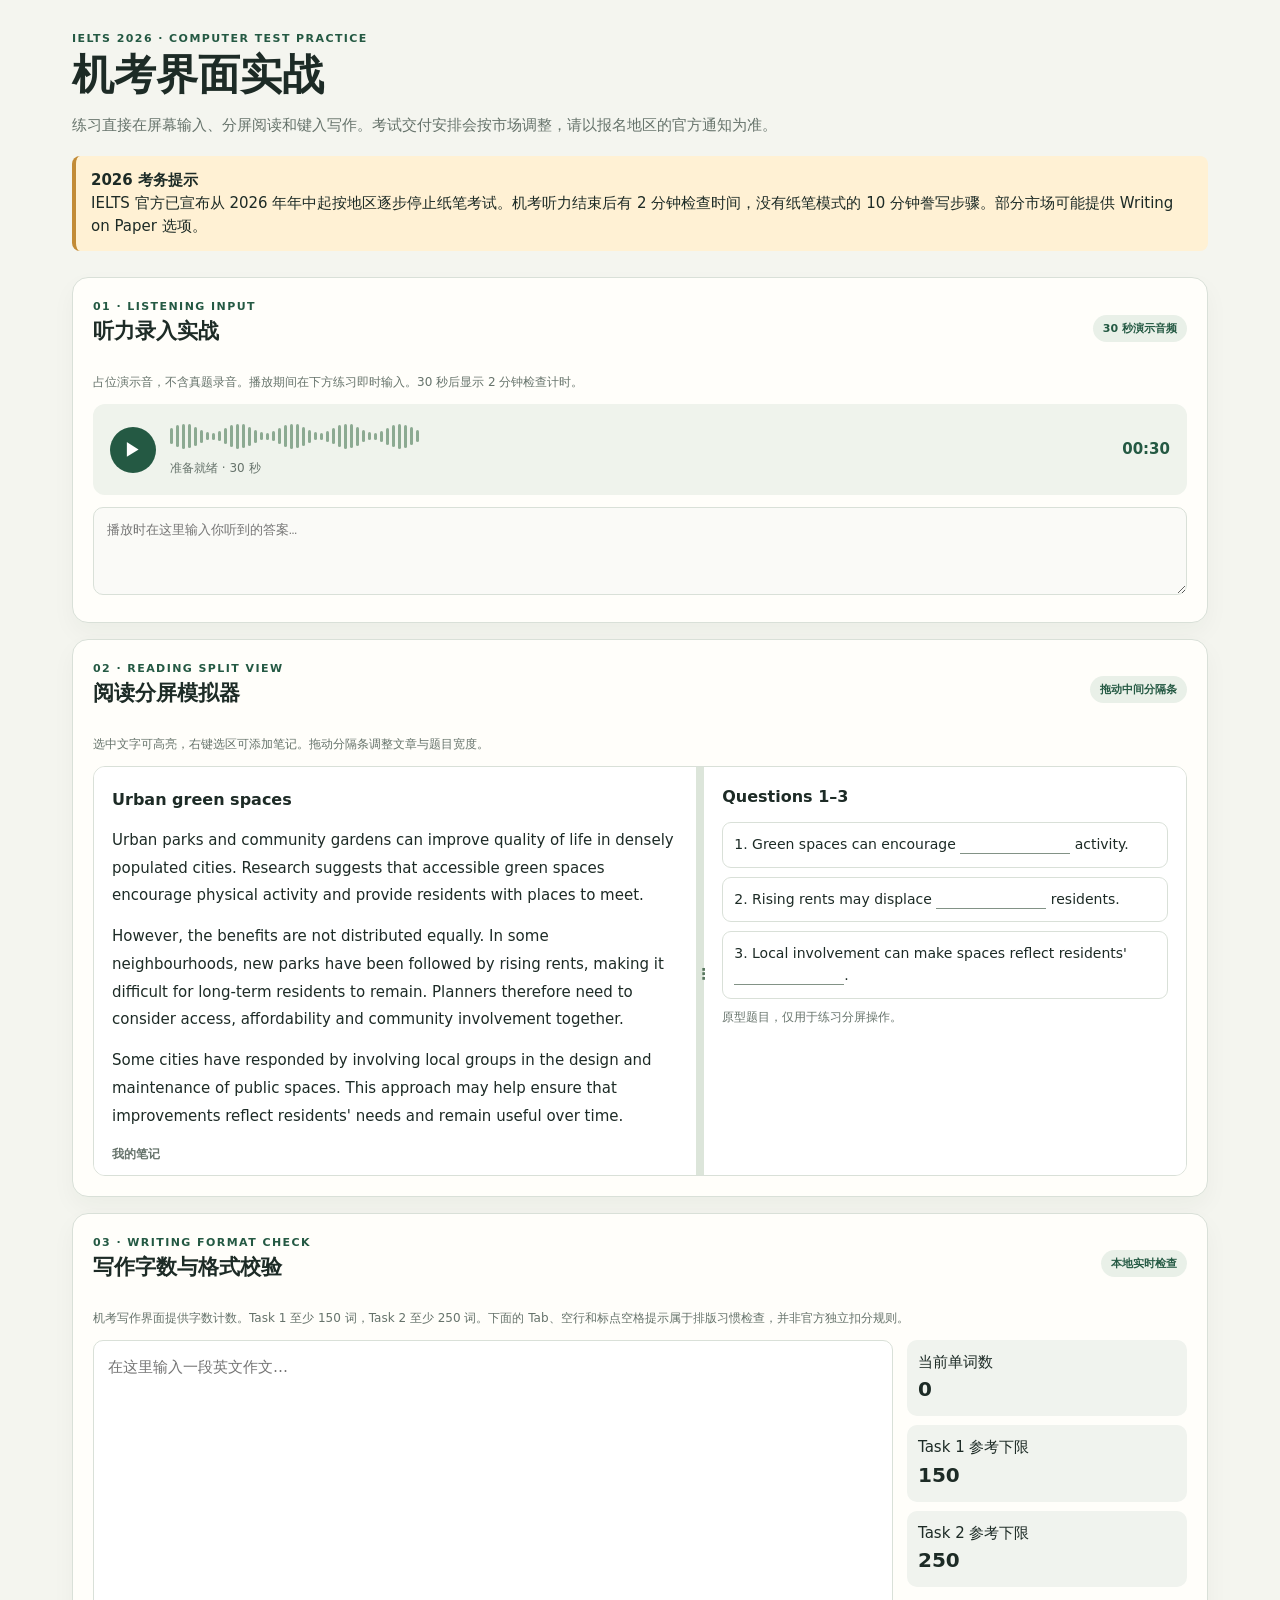
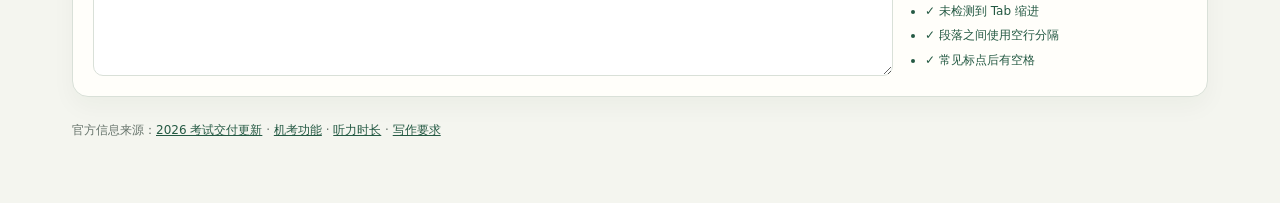
==== computer-vs-paper/computer-vs-paper.html @ 9149fdff "Add interactive computer exam practice component" ====
<!doctype html>
<html lang="zh-CN">
<head>
<meta charset="utf-8"><meta name="viewport" content="width=device-width, initial-scale=1">
<title>IELTS 机考界面实战</title>
<style>
:root{--ink:#1d2b26;--muted:#66736b;--line:#d9e0d8;--green:#245943;--paper:#f4f5ef;--white:#fffefa;--soft:#e9f0e8;--amber:#fff1d4;--red:#a44137}*{box-sizing:border-box}body{margin:0;background:var(--paper);color:var(--ink);font:15px/1.55 system-ui,"Microsoft YaHei",sans-serif}main{max-width:1180px;padding:30px 22px 64px;margin:auto}header{margin-bottom:25px}h1{font-size:clamp(28px,4vw,42px);line-height:1.15;margin:4px 0 8px}h2{font-size:21px;margin:0 0 10px}.eyebrow{letter-spacing:.13em;text-transform:uppercase;font-size:11px;color:var(--green);font-weight:700}.intro{color:var(--muted);max-width:850px}.notice{border-left:4px solid #c28b36;background:var(--amber);padding:13px 15px;border-radius:8px;margin:18px 0 26px}.module{background:var(--white);border:1px solid var(--line);border-radius:16px;padding:20px;margin:16px 0;box-shadow:0 10px 25px #1933240a}.module-head{display:flex;justify-content:space-between;gap:12px;align-items:center;margin-bottom:14px}.pill{background:var(--soft);color:var(--green);border-radius:99px;padding:5px 10px;font-size:11px;font-weight:700}.controls{display:flex;align-items:center;gap:10px;flex-wrap:wrap}.btn{border:0;border-radius:9px;padding:10px 14px;background:var(--green);color:white;font-weight:700;cursor:pointer}.btn:disabled{opacity:.45;cursor:not-allowed}.btn.light{background:#edf1eb;color:var(--green)}.audio-panel{background:#eff3ec;border-radius:12px;padding:17px;display:grid;grid-template-columns:auto 1fr auto;align-items:center;gap:14px}.play{width:46px;height:46px;border-radius:50%;border:0;background:var(--green);color:white;font-size:18px;cursor:pointer}.wave{height:30px;display:flex;align-items:center;gap:3px}.wave i{width:3px;height:var(--h);background:#8caa92;border-radius:3px}.wave.playing i{animation:pulse .5s ease-in-out infinite alternate;animation-delay:calc(var(--i)*-30ms)}@keyframes pulse{to{transform:scaleY(.4);opacity:.5}}.timer{font-variant-numeric:tabular-nums;font-weight:700;color:var(--green);white-space:nowrap}.answer{width:100%;min-height:88px;margin-top:12px;padding:13px;border:1px solid var(--line);border-radius:10px;font:15px/1.55 inherit;resize:vertical;outline-color:#6d9a78}.status{color:var(--muted);font-size:12px;margin:8px 0 0}.review{display:none;background:var(--soft);padding:13px;border-radius:10px;margin-top:12px}.review.show{display:block}.reading-wrap{height:410px;display:grid;grid-template-columns:minmax(240px,1fr) 8px minmax(240px,.8fr);border:1px solid var(--line);border-radius:12px;overflow:hidden}.pane{padding:18px;overflow:auto;background:white}.pane h3{font-size:16px;margin:0 0 12px}.divider{background:#dce5da;cursor:col-resize;position:relative;touch-action:none}.divider:after{content:"⋮";position:absolute;left:0;top:48%;width:8px;text-align:center;color:#56755d;font-weight:bold}.article-text{line-height:1.85}.article-text p{margin:0 0 13px}.question{padding:11px;border:1px solid var(--line);border-radius:9px;margin:9px 0;font-size:14px}.question input{border:0;border-bottom:1px solid #829286;background:transparent;outline:none;width:110px}.note-list{font-size:12px;color:var(--muted);margin-top:12px}.note-item{padding:8px;background:#fff7db;border-radius:7px;margin-top:6px}.writing-grid{display:grid;grid-template-columns:1fr 280px;gap:14px}.essay{width:100%;min-height:250px;padding:14px;border:1px solid var(--line);border-radius:10px;resize:vertical;font:15px/1.7 system-ui,sans-serif;outline-color:#6d9a78;tab-size:4}.stats{display:grid;gap:9px}.stat{border-radius:10px;background:#f0f3ee;padding:11px}.stat b{display:block;font-size:20px}.checks{margin:0;padding-left:18px;color:var(--muted);font-size:12px}.checks li{margin:6px 0}.checks .bad{color:var(--red)}.checks .good{color:var(--green)}.fineprint{font-size:12px;color:var(--muted);line-height:1.7}footer{margin-top:24px;color:var(--muted);font-size:12px}a{color:var(--green)}@media(max-width:720px){main{padding:20px 13px 45px}.audio-panel{grid-template-columns:auto 1fr}.audio-panel .timer{grid-column:2}.reading-wrap{height:520px;grid-template-columns:minmax(150px,1fr) 8px minmax(150px,.8fr)}.pane{padding:12px}.writing-grid{grid-template-columns:1fr}.module{padding:15px}}
</style>
</head>
<body><main>
<header><div class="eyebrow">IELTS 2026 · COMPUTER TEST PRACTICE</div><h1>机考界面实战</h1><p class="intro">练习直接在屏幕输入、分屏阅读和键入写作。考试交付安排会按市场调整，请以报名地区的官方通知为准。</p><div class="notice"><b>2026 考务提示</b><br>IELTS 官方已宣布从 2026 年年中起按地区逐步停止纸笔考试。机考听力结束后有 2 分钟检查时间，没有纸笔模式的 10 分钟誊写步骤。部分市场可能提供 Writing on Paper 选项。</div></header>
<section class="module"><div class="module-head"><div><div class="eyebrow">01 · LISTENING INPUT</div><h2>听力录入实战</h2></div><span class="pill">30 秒演示音频</span></div><p class="fineprint">占位演示音，不含真题录音。播放期间在下方练习即时输入。30 秒后显示 2 分钟检查计时。</p><div class="audio-panel"><button id="playAudio" class="play" aria-label="播放演示音频">▶</button><div><div class="wave" id="wave"></div><div class="status" id="audioStatus">准备就绪 · 30 秒</div></div><div id="audioTimer" class="timer">00:30</div></div><textarea id="listeningAnswer" class="answer" placeholder="播放时在这里输入你听到的答案…" disabled></textarea><div id="review" class="review"><b>检查时间</b><div>用 2 分钟核对输入内容。机考演示不包含 10 分钟誊写步骤。</div><div class="timer" id="reviewTimer">02:00</div></div></section>
<section class="module"><div class="module-head"><div><div class="eyebrow">02 · READING SPLIT VIEW</div><h2>阅读分屏模拟器</h2></div><span class="pill">拖动中间分隔条</span></div><p class="fineprint">选中文字可高亮，右键选区可添加笔记。拖动分隔条调整文章与题目宽度。</p><div class="reading-wrap" id="readingWrap"><article class="pane article-text" id="articlePane"><h3>Urban green spaces</h3><p>Urban parks and community gardens can improve quality of life in densely populated cities. Research suggests that accessible green spaces encourage physical activity and provide residents with places to meet.</p><p>However, the benefits are not distributed equally. In some neighbourhoods, new parks have been followed by rising rents, making it difficult for long-term residents to remain. Planners therefore need to consider access, affordability and community involvement together.</p><p>Some cities have responded by involving local groups in the design and maintenance of public spaces. This approach may help ensure that improvements reflect residents' needs and remain useful over time.</p><div class="note-list" id="noteList"><b>我的笔记</b><div id="notes"></div></div></article><div class="divider" id="divider" role="separator" aria-label="拖动调整分栏宽度"></div><section class="pane"><h3>Questions 1–3</h3><div class="question">1. Green spaces can encourage <input aria-label="答案1"> activity.</div><div class="question">2. Rising rents may displace <input aria-label="答案2"> residents.</div><div class="question">3. Local involvement can make spaces reflect residents' <input aria-label="答案3">.</div><p class="status">原型题目，仅用于练习分屏操作。</p></section></div></section>
<section class="module"><div class="module-head"><div><div class="eyebrow">03 · WRITING FORMAT CHECK</div><h2>写作字数与格式校验</h2></div><span class="pill">本地实时检查</span></div><p class="fineprint">机考写作界面提供字数计数。Task 1 至少 150 词，Task 2 至少 250 词。下面的 Tab、空行和标点空格提示属于排版习惯检查，并非官方独立扣分规则。</p><div class="writing-grid"><textarea class="essay" id="essay" placeholder="在这里输入一段英文作文…"></textarea><aside class="stats"><div class="stat">当前单词数<b id="wordCount">0</b></div><div class="stat">Task 1 参考下限<b>150</b></div><div class="stat">Task 2 参考下限<b>250</b></div><ul class="checks" id="checks"></ul></aside></div></section>
<footer>官方信息来源：<a href="https://ielts.org/news-and-insights/updates-to-ielts-test-delivery" target="_blank" rel="noopener">2026 考试交付更新</a> · <a href="https://takeielts.britishcouncil.org/what-is-ielts/how-it-works/test-modes/ielts-on-computer" target="_blank" rel="noopener">机考功能</a> · <a href="https://takeielts.britishcouncil.org/what-is-ielts/how-it-works/test-format/listening" target="_blank" rel="noopener">听力时长</a> · <a href="https://ielts.org/take-a-test/test-types/ielts-academic-test/ielts-academic-format-writing" target="_blank" rel="noopener">写作要求</a></footer>
</main>
<script>
const wave=document.querySelector('#wave');for(let i=0;i<42;i++){const bar=document.createElement('i');bar.style.setProperty('--h',`${7+Math.round((Math.sin(i*.7)+1)*9)}px`);bar.style.setProperty('--i',i);wave.append(bar)}
let audioTimer=null,remaining=30,reviewRemaining=120,reviewTimer=null;const audioButton=document.querySelector('#playAudio'),answer=document.querySelector('#listeningAnswer');function showTime(el,seconds){el.textContent=`${String(Math.floor(seconds/60)).padStart(2,'0')}:${String(seconds%60).padStart(2,'0')}`}audioButton.onclick=()=>{if(audioTimer)return;remaining=30;answer.disabled=false;answer.focus();audioButton.disabled=true;wave.classList.add('playing');document.querySelector('#audioStatus').textContent='正在播放占位提示音 · 请同步录入';const ctx=window.AudioContext?new AudioContext():null;if(ctx){const osc=ctx.createOscillator(),gain=ctx.createGain();osc.frequency.value=440;gain.gain.value=.018;osc.connect(gain).connect(ctx.destination);osc.start();osc.stop(ctx.currentTime+30);osc.onended=()=>ctx.close()}audioTimer=setInterval(()=>{remaining--;showTime(document.querySelector('#audioTimer'),remaining);if(remaining<=0){clearInterval(audioTimer);audioTimer=null;wave.classList.remove('playing');document.querySelector('#audioStatus').textContent='演示结束 · 开始 2 分钟检查';document.querySelector('#review').classList.add('show');reviewTimer=setInterval(()=>{reviewRemaining--;showTime(document.querySelector('#reviewTimer'),reviewRemaining);if(reviewRemaining<=0){clearInterval(reviewTimer);document.querySelector('#reviewTimer').textContent='检查时间结束'}} ,1000)}},1000)};
const divider=document.querySelector('#divider'),wrap=document.querySelector('#readingWrap');let dragging=false;divider.addEventListener('pointerdown',e=>{dragging=true;divider.setPointerCapture(e.pointerId)});divider.addEventListener('pointermove',e=>{if(!dragging)return;const rect=wrap.getBoundingClientRect(),ratio=Math.max(.3,Math.min(.7,(e.clientX-rect.left)/rect.width));wrap.style.gridTemplateColumns=`${ratio}fr 8px ${1-ratio}fr`});divider.addEventListener('pointerup',()=>dragging=false);divider.addEventListener('pointercancel',()=>dragging=false);
const article=document.querySelector('#articlePane');article.addEventListener('mouseup',()=>{const selection=getSelection();if(selection&&!selection.isCollapsed){const range=selection.getRangeAt(0);if(article.contains(range.commonAncestorContainer)){const mark=document.createElement('mark');try{range.surroundContents(mark)}catch{const fragment=range.extractContents();mark.append(fragment);range.insertNode(mark)}selection.removeAllRanges()}}});article.addEventListener('contextmenu',e=>{const selection=getSelection();if(selection&&!selection.isCollapsed&&article.contains(selection.anchorNode)){e.preventDefault();const note=prompt('为选中文本添加笔记');if(note?.trim()){const row=document.createElement('div');row.className='note-item';row.textContent=`“${selection.toString()}” — ${note.trim()}`;document.querySelector('#notes').append(row);selection.removeAllRanges()}}});
const essay=document.querySelector('#essay'),checks=document.querySelector('#checks');function validate(){const text=essay.value,trimmed=text.trim(),words=trimmed?trimmed.split(/\s+/).filter(Boolean).length:0;document.querySelector('#wordCount').textContent=words;const lines=[['未检测到 Tab 缩进',!text.includes('\t')],['段落之间使用空行分隔',!/(\S\n\S)/.test(text)],['常见标点后有空格',!/[,.!?;:][A-Za-z]/.test(text)]];checks.innerHTML=lines.map(([label,ok])=>`<li class="${ok?'good':'bad'}">${ok?'✓':'•'} ${label}${ok?'':' · 建议检查'}</li>`).join('')}essay.addEventListener('input',validate);validate();
</script></body></html>
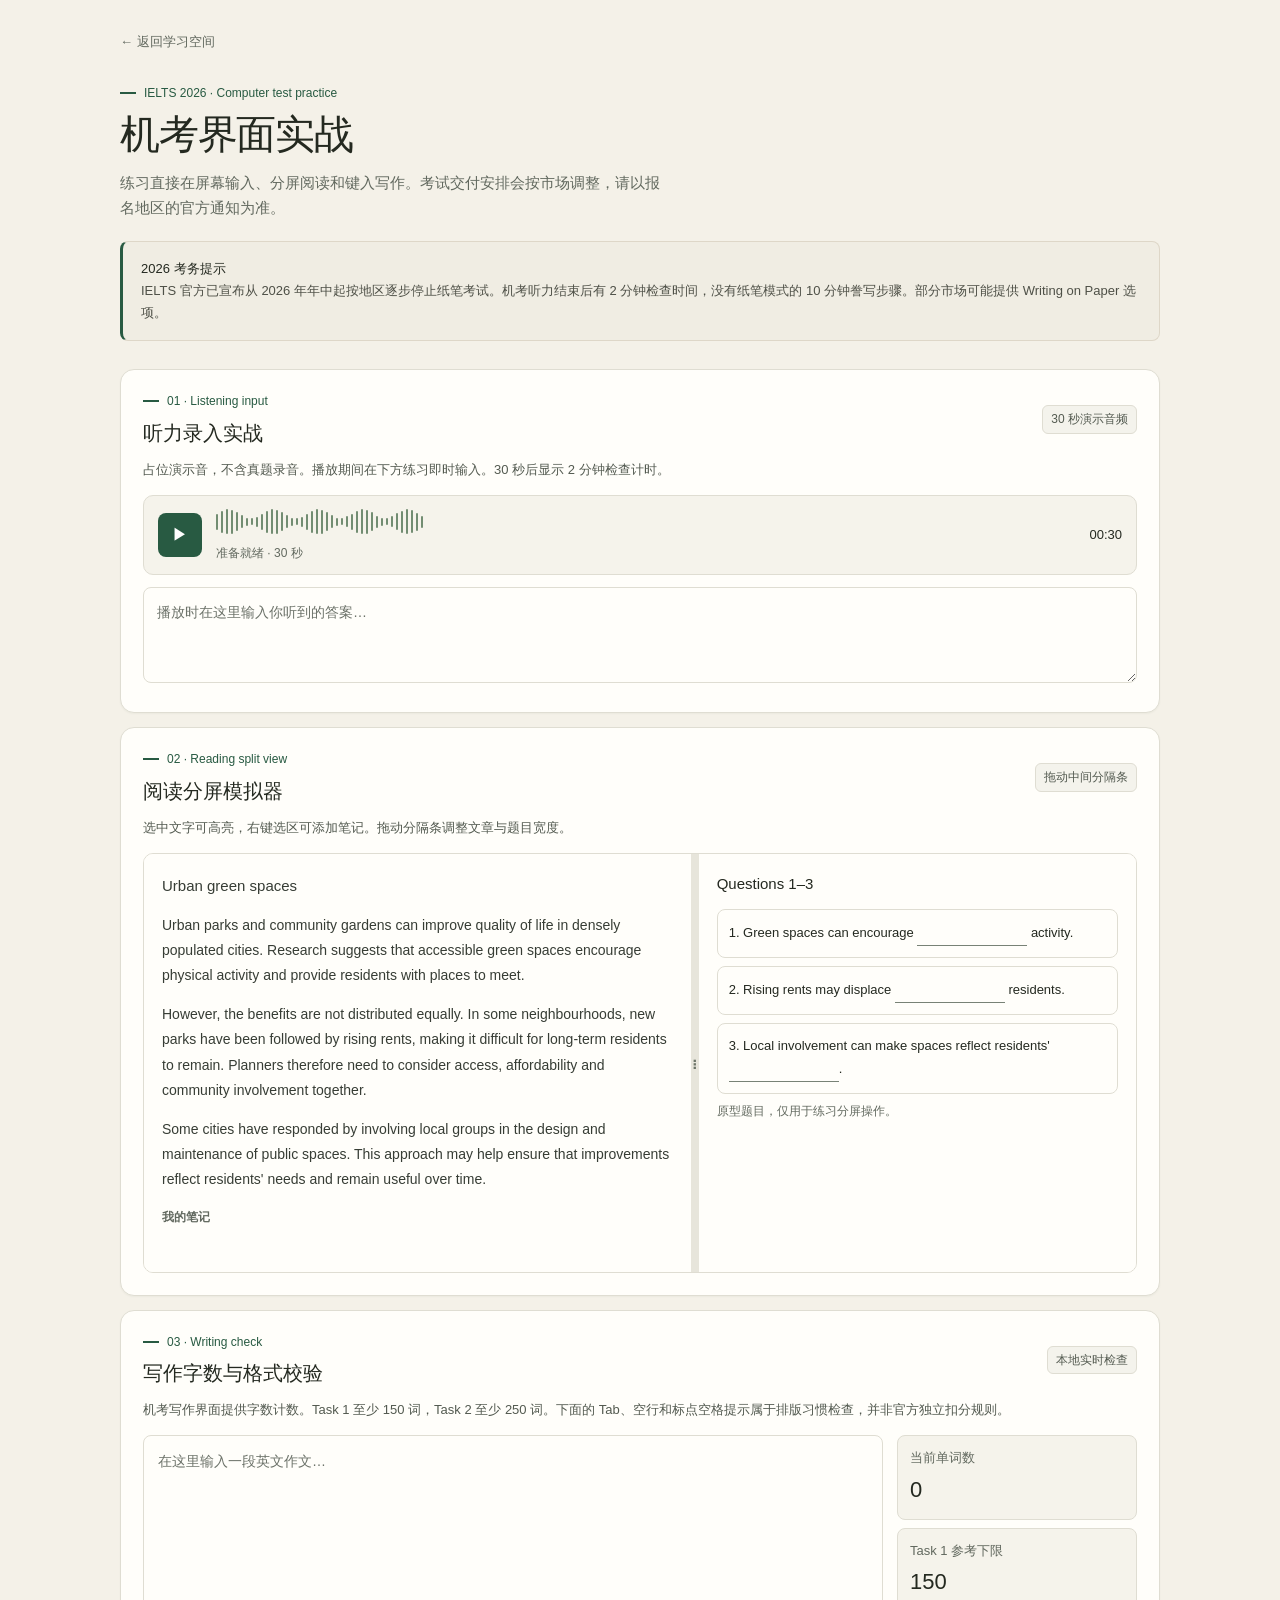
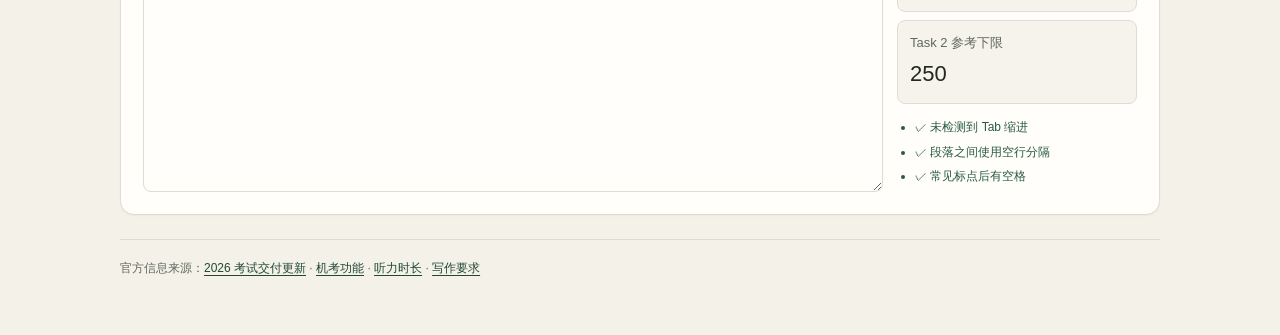
==== commit 30b05266: "redesign: unslop pass 1 - local fonts, shared site.css, layout & copy cleanup" ====
--- a/computer-vs-paper/computer-vs-paper.html
+++ b/computer-vs-paper/computer-vs-paper.html
@@ -6,12 +6,13 @@
 <style>
 :root{--ink:#1d2b26;--muted:#66736b;--line:#d9e0d8;--green:#245943;--paper:#f4f5ef;--white:#fffefa;--soft:#e9f0e8;--amber:#fff1d4;--red:#a44137}*{box-sizing:border-box}body{margin:0;background:var(--paper);color:var(--ink);font:15px/1.55 system-ui,"Microsoft YaHei",sans-serif}main{max-width:1180px;padding:30px 22px 64px;margin:auto}header{margin-bottom:25px}h1{font-size:clamp(28px,4vw,42px);line-height:1.15;margin:4px 0 8px}h2{font-size:21px;margin:0 0 10px}.eyebrow{letter-spacing:.13em;text-transform:uppercase;font-size:11px;color:var(--green);font-weight:700}.intro{color:var(--muted);max-width:850px}.notice{border-left:4px solid #c28b36;background:var(--amber);padding:13px 15px;border-radius:8px;margin:18px 0 26px}.module{background:var(--white);border:1px solid var(--line);border-radius:16px;padding:20px;margin:16px 0;box-shadow:0 10px 25px #1933240a}.module-head{display:flex;justify-content:space-between;gap:12px;align-items:center;margin-bottom:14px}.pill{background:var(--soft);color:var(--green);border-radius:99px;padding:5px 10px;font-size:11px;font-weight:700}.controls{display:flex;align-items:center;gap:10px;flex-wrap:wrap}.btn{border:0;border-radius:9px;padding:10px 14px;background:var(--green);color:white;font-weight:700;cursor:pointer}.btn:disabled{opacity:.45;cursor:not-allowed}.btn.light{background:#edf1eb;color:var(--green)}.audio-panel{background:#eff3ec;border-radius:12px;padding:17px;display:grid;grid-template-columns:auto 1fr auto;align-items:center;gap:14px}.play{width:46px;height:46px;border-radius:50%;border:0;background:var(--green);color:white;font-size:18px;cursor:pointer}.wave{height:30px;display:flex;align-items:center;gap:3px}.wave i{width:3px;height:var(--h);background:#8caa92;border-radius:3px}.wave.playing i{animation:pulse .5s ease-in-out infinite alternate;animation-delay:calc(var(--i)*-30ms)}@keyframes pulse{to{transform:scaleY(.4);opacity:.5}}.timer{font-variant-numeric:tabular-nums;font-weight:700;color:var(--green);white-space:nowrap}.answer{width:100%;min-height:88px;margin-top:12px;padding:13px;border:1px solid var(--line);border-radius:10px;font:15px/1.55 inherit;resize:vertical;outline-color:#6d9a78}.status{color:var(--muted);font-size:12px;margin:8px 0 0}.review{display:none;background:var(--soft);padding:13px;border-radius:10px;margin-top:12px}.review.show{display:block}.reading-wrap{height:410px;display:grid;grid-template-columns:minmax(240px,1fr) 8px minmax(240px,.8fr);border:1px solid var(--line);border-radius:12px;overflow:hidden}.pane{padding:18px;overflow:auto;background:white}.pane h3{font-size:16px;margin:0 0 12px}.divider{background:#dce5da;cursor:col-resize;position:relative;touch-action:none}.divider:after{content:"⋮";position:absolute;left:0;top:48%;width:8px;text-align:center;color:#56755d;font-weight:bold}.article-text{line-height:1.85}.article-text p{margin:0 0 13px}.question{padding:11px;border:1px solid var(--line);border-radius:9px;margin:9px 0;font-size:14px}.question input{border:0;border-bottom:1px solid #829286;background:transparent;outline:none;width:110px}.note-list{font-size:12px;color:var(--muted);margin-top:12px}.note-item{padding:8px;background:#fff7db;border-radius:7px;margin-top:6px}.writing-grid{display:grid;grid-template-columns:1fr 280px;gap:14px}.essay{width:100%;min-height:250px;padding:14px;border:1px solid var(--line);border-radius:10px;resize:vertical;font:15px/1.7 system-ui,sans-serif;outline-color:#6d9a78;tab-size:4}.stats{display:grid;gap:9px}.stat{border-radius:10px;background:#f0f3ee;padding:11px}.stat b{display:block;font-size:20px}.checks{margin:0;padding-left:18px;color:var(--muted);font-size:12px}.checks li{margin:6px 0}.checks .bad{color:var(--red)}.checks .good{color:var(--green)}.fineprint{font-size:12px;color:var(--muted);line-height:1.7}footer{margin-top:24px;color:var(--muted);font-size:12px}a{color:var(--green)}@media(max-width:720px){main{padding:20px 13px 45px}.audio-panel{grid-template-columns:auto 1fr}.audio-panel .timer{grid-column:2}.reading-wrap{height:520px;grid-template-columns:minmax(150px,1fr) 8px minmax(150px,.8fr)}.pane{padding:12px}.writing-grid{grid-template-columns:1fr}.module{padding:15px}}
 </style>
+<link rel="stylesheet" href="../site.css">
 </head>
-<body><main>
-<header><div class="eyebrow">IELTS 2026 · COMPUTER TEST PRACTICE</div><h1>机考界面实战</h1><p class="intro">练习直接在屏幕输入、分屏阅读和键入写作。考试交付安排会按市场调整，请以报名地区的官方通知为准。</p><div class="notice"><b>2026 考务提示</b><br>IELTS 官方已宣布从 2026 年年中起按地区逐步停止纸笔考试。机考听力结束后有 2 分钟检查时间，没有纸笔模式的 10 分钟誊写步骤。部分市场可能提供 Writing on Paper 选项。</div></header>
-<section class="module"><div class="module-head"><div><div class="eyebrow">01 · LISTENING INPUT</div><h2>听力录入实战</h2></div><span class="pill">30 秒演示音频</span></div><p class="fineprint">占位演示音，不含真题录音。播放期间在下方练习即时输入。30 秒后显示 2 分钟检查计时。</p><div class="audio-panel"><button id="playAudio" class="play" aria-label="播放演示音频">▶</button><div><div class="wave" id="wave"></div><div class="status" id="audioStatus">准备就绪 · 30 秒</div></div><div id="audioTimer" class="timer">00:30</div></div><textarea id="listeningAnswer" class="answer" placeholder="播放时在这里输入你听到的答案…" disabled></textarea><div id="review" class="review"><b>检查时间</b><div>用 2 分钟核对输入内容。机考演示不包含 10 分钟誊写步骤。</div><div class="timer" id="reviewTimer">02:00</div></div></section>
-<section class="module"><div class="module-head"><div><div class="eyebrow">02 · READING SPLIT VIEW</div><h2>阅读分屏模拟器</h2></div><span class="pill">拖动中间分隔条</span></div><p class="fineprint">选中文字可高亮，右键选区可添加笔记。拖动分隔条调整文章与题目宽度。</p><div class="reading-wrap" id="readingWrap"><article class="pane article-text" id="articlePane"><h3>Urban green spaces</h3><p>Urban parks and community gardens can improve quality of life in densely populated cities. Research suggests that accessible green spaces encourage physical activity and provide residents with places to meet.</p><p>However, the benefits are not distributed equally. In some neighbourhoods, new parks have been followed by rising rents, making it difficult for long-term residents to remain. Planners therefore need to consider access, affordability and community involvement together.</p><p>Some cities have responded by involving local groups in the design and maintenance of public spaces. This approach may help ensure that improvements reflect residents' needs and remain useful over time.</p><div class="note-list" id="noteList"><b>我的笔记</b><div id="notes"></div></div></article><div class="divider" id="divider" role="separator" aria-label="拖动调整分栏宽度"></div><section class="pane"><h3>Questions 1–3</h3><div class="question">1. Green spaces can encourage <input aria-label="答案1"> activity.</div><div class="question">2. Rising rents may displace <input aria-label="答案2"> residents.</div><div class="question">3. Local involvement can make spaces reflect residents' <input aria-label="答案3">.</div><p class="status">原型题目，仅用于练习分屏操作。</p></section></div></section>
-<section class="module"><div class="module-head"><div><div class="eyebrow">03 · WRITING FORMAT CHECK</div><h2>写作字数与格式校验</h2></div><span class="pill">本地实时检查</span></div><p class="fineprint">机考写作界面提供字数计数。Task 1 至少 150 词，Task 2 至少 250 词。下面的 Tab、空行和标点空格提示属于排版习惯检查，并非官方独立扣分规则。</p><div class="writing-grid"><textarea class="essay" id="essay" placeholder="在这里输入一段英文作文…"></textarea><aside class="stats"><div class="stat">当前单词数<b id="wordCount">0</b></div><div class="stat">Task 1 参考下限<b>150</b></div><div class="stat">Task 2 参考下限<b>250</b></div><ul class="checks" id="checks"></ul></aside></div></section>
+<body class="exam-practice"><main>
+<header><a class="back-link" href="../index.html">← 返回学习空间</a><div class="eyebrow">IELTS 2026 · Computer test practice</div><h1>机考界面实战</h1><p class="intro">练习直接在屏幕输入、分屏阅读和键入写作。考试交付安排会按市场调整，请以报名地区的官方通知为准。</p><div class="notice"><b>2026 考务提示</b><br>IELTS 官方已宣布从 2026 年年中起按地区逐步停止纸笔考试。机考听力结束后有 2 分钟检查时间，没有纸笔模式的 10 分钟誊写步骤。部分市场可能提供 Writing on Paper 选项。</div></header>
+<section class="module"><div class="module-head"><div><div class="eyebrow">01 · Listening input</div><h2>听力录入实战</h2></div><span class="pill">30 秒演示音频</span></div><p class="fineprint">占位演示音，不含真题录音。播放期间在下方练习即时输入。30 秒后显示 2 分钟检查计时。</p><div class="audio-panel"><button id="playAudio" class="play" aria-label="播放演示音频">▶</button><div><div class="wave" id="wave"></div><div class="status" id="audioStatus">准备就绪 · 30 秒</div></div><div id="audioTimer" class="timer">00:30</div></div><textarea id="listeningAnswer" class="answer" placeholder="播放时在这里输入你听到的答案…" disabled></textarea><div id="review" class="review"><b>检查时间</b><div>用 2 分钟核对输入内容。机考演示不包含 10 分钟誊写步骤。</div><div class="timer" id="reviewTimer">02:00</div></div></section>
+<section class="module"><div class="module-head"><div><div class="eyebrow">02 · Reading split view</div><h2>阅读分屏模拟器</h2></div><span class="pill">拖动中间分隔条</span></div><p class="fineprint">选中文字可高亮，右键选区可添加笔记。拖动分隔条调整文章与题目宽度。</p><div class="reading-wrap" id="readingWrap"><article class="pane article-text" id="articlePane"><h3>Urban green spaces</h3><p>Urban parks and community gardens can improve quality of life in densely populated cities. Research suggests that accessible green spaces encourage physical activity and provide residents with places to meet.</p><p>However, the benefits are not distributed equally. In some neighbourhoods, new parks have been followed by rising rents, making it difficult for long-term residents to remain. Planners therefore need to consider access, affordability and community involvement together.</p><p>Some cities have responded by involving local groups in the design and maintenance of public spaces. This approach may help ensure that improvements reflect residents' needs and remain useful over time.</p><div class="note-list" id="noteList"><b>我的笔记</b><div id="notes"></div></div></article><div class="divider" id="divider" role="separator" aria-label="拖动调整分栏宽度"></div><section class="pane"><h3>Questions 1–3</h3><div class="question">1. Green spaces can encourage <input aria-label="答案1"> activity.</div><div class="question">2. Rising rents may displace <input aria-label="答案2"> residents.</div><div class="question">3. Local involvement can make spaces reflect residents' <input aria-label="答案3">.</div><p class="status">原型题目，仅用于练习分屏操作。</p></section></div></section>
+<section class="module"><div class="module-head"><div><div class="eyebrow">03 · Writing check</div><h2>写作字数与格式校验</h2></div><span class="pill">本地实时检查</span></div><p class="fineprint">机考写作界面提供字数计数。Task 1 至少 150 词，Task 2 至少 250 词。下面的 Tab、空行和标点空格提示属于排版习惯检查，并非官方独立扣分规则。</p><div class="writing-grid"><textarea class="essay" id="essay" placeholder="在这里输入一段英文作文…"></textarea><aside class="stats"><div class="stat">当前单词数<b id="wordCount">0</b></div><div class="stat">Task 1 参考下限<b>150</b></div><div class="stat">Task 2 参考下限<b>250</b></div><ul class="checks" id="checks"></ul></aside></div></section>
 <footer>官方信息来源：<a href="https://ielts.org/news-and-insights/updates-to-ielts-test-delivery" target="_blank" rel="noopener">2026 考试交付更新</a> · <a href="https://takeielts.britishcouncil.org/what-is-ielts/how-it-works/test-modes/ielts-on-computer" target="_blank" rel="noopener">机考功能</a> · <a href="https://takeielts.britishcouncil.org/what-is-ielts/how-it-works/test-format/listening" target="_blank" rel="noopener">听力时长</a> · <a href="https://ielts.org/take-a-test/test-types/ielts-academic-test/ielts-academic-format-writing" target="_blank" rel="noopener">写作要求</a></footer>
 </main>
 <script>
--- a/site.css
+++ b/site.css
@@ -0,0 +1,273 @@
+/* Design direction by product: a quiet IELTS study desk in ink and paper.
+   Unslop by Damir Sokolovsky (@heydamir), adapted under CC BY 4.0. */
+:root {
+  --paper: #f4f1e8;
+  --white: #fffefa;
+  --ink: #242920;
+  --muted: #62695f;
+  --line: #dfddd2;
+  --green: #285a42;
+  --green-deep: #204833;
+  --lime: #dce6cc;
+  --soft: #e9ecdf;
+  --peach: #eee1ce;
+  --shadow: 0 1px 2px rgba(35, 40, 31, .04);
+  --radius-card: 14px;
+  --ease: cubic-bezier(.22, 1, .36, 1);
+}
+
+* { box-sizing: border-box; }
+html { scroll-behavior: smooth; }
+body { background: var(--paper); color: var(--ink); font-family: "Segoe UI", "Microsoft YaHei UI", "Microsoft YaHei", sans-serif; font-size: 14px; line-height: 1.55; }
+button, input, textarea, select { font: inherit; }
+button { cursor: pointer; }
+a { color: var(--green); text-underline-offset: 3px; }
+:focus-visible { outline: 3px solid #66896e; outline-offset: 3px; }
+
+/* Shared study desk shell */
+.layout { grid-template-columns: 248px minmax(0, 1fr); background: var(--paper); }
+.sidebar { position: sticky; top: 0; height: 100vh; gap: 28px; padding: 24px 16px 20px 20px; background: #f8f6ef; border-right: 1px solid var(--line); }
+.brand { gap: 12px; font: 600 17px/1.2 "Segoe UI", "Microsoft YaHei UI", sans-serif; letter-spacing: 0; }
+.brand-mark { width: 32px; height: 32px; border-radius: 8px; background: var(--green); color: var(--white); font: 500 18px/1 Georgia, serif; }
+.brand small { margin-top: 4px; color: var(--muted); font-size: 10px; letter-spacing: .04em; }
+.nav-label { margin: 0 0 8px; padding: 0 10px; color: var(--muted); font-size: 12px; font-weight: 500; letter-spacing: 0; }
+.nav { gap: 4px; }
+.nav button, .nav .nav-link { min-height: 40px; padding: 8px 10px; gap: 10px; border-radius: 8px; color: #50584e; font-weight: 400; transition: color 160ms var(--ease), background-color 160ms var(--ease); }
+.nav button:hover, .nav .nav-link:hover { background: #efeee7; color: var(--ink); }
+.nav button.active { background: var(--soft); color: var(--green-deep); font-weight: 500; box-shadow: inset 2px 0 var(--green); }
+.nav .icon { width: 18px; color: var(--muted); font: 400 16px/1 "Segoe UI Symbol", "Segoe UI", sans-serif; }
+.sidebar-bottom { margin-top: auto; }
+.streak { padding: 16px; border: 1px solid #436b51; border-radius: 12px; background: var(--green); color: var(--white); }
+.streak:after { content: none; }
+.streak small, .streak p { color: #e0e9de; }
+.streak strong { margin-top: 8px; font: 500 22px/1.25 "Segoe UI", "Microsoft YaHei UI", sans-serif; font-variant-numeric: tabular-nums; }
+.streak p { margin-top: 4px; font-size: 12px; }
+main { max-width: 1480px; padding: 28px clamp(24px, 4vw, 56px) 64px; }
+.topbar { min-height: 36px; margin-bottom: 32px; }
+.crumb, .today { color: var(--muted); font-size: 12px; }
+.today { gap: 10px; font-weight: 400; }
+.avatar { width: 32px; height: 32px; background: var(--peach); color: #574b39; font-weight: 500; }
+.page { display: none; }
+.page.active { display: block; }
+.heading { align-items: flex-end; gap: 24px; margin-bottom: 24px; }
+.eyebrow { display: flex; align-items: center; gap: 8px; margin: 0 0 10px; color: var(--green); font-size: 12px; font-weight: 500; letter-spacing: 0; text-transform: none; }
+.eyebrow:before { content: ""; width: 16px; height: 2px; flex: 0 0 16px; background: var(--green); }
+.heading h1 { margin: 0; font: 500 clamp(30px, 3.6vw, 40px)/1.18 "Segoe UI", "Microsoft YaHei UI", "Microsoft YaHei", sans-serif; letter-spacing: -.035em; }
+.subhead { max-width: 56ch; margin: 10px 0 0; color: var(--muted); font-size: 14px; line-height: 1.65; }
+.button { min-height: 44px; padding: 10px 16px; border: 1px solid var(--green); border-radius: 8px; background: var(--green); color: #fffefa; font-size: 14px; font-weight: 500; transition: background-color 150ms var(--ease), border-color 150ms var(--ease), color 150ms var(--ease); }
+.button:hover { border-color: var(--green-deep); background: var(--green-deep); }
+.button:active { transform: scale(.98); }
+.button.secondary { border-color: var(--line); background: #fffefa; color: var(--ink); }
+.button.secondary:hover { border-color: #adb4a7; background: #f8f6ef; }
+.button.small { min-height: 36px; padding: 7px 12px; font-size: 13px; }
+.hero { min-height: 230px; grid-template-columns: minmax(0, 1.45fr) minmax(180px, .55fr); gap: 32px; padding: 28px 32px; overflow: hidden; border: 1px solid #d9d7ca; border-radius: 16px; background: #eae8dc; color: var(--ink); box-shadow: none; }
+.hero:after { content: none; }
+.hero .eyebrow { color: var(--green); }
+.hero h2 { max-width: 500px; margin: 0 0 10px; font: 500 clamp(23px, 2.5vw, 30px)/1.28 "Segoe UI", "Microsoft YaHei UI", "Microsoft YaHei", sans-serif; letter-spacing: -.02em; }
+.hero p { max-width: 50ch; color: #50584e; font-size: 14px; line-height: 1.7; }
+.hero-actions { gap: 8px; margin-top: 20px; }
+.hero .button { border-color: var(--green); background: var(--green); color: #fffefa; }
+.hero .button.secondary { border-color: #c8c8ba; background: #f8f6ef; color: var(--ink); }
+.ring-wrap { justify-self: end; min-width: 164px; }
+.ring { width: 144px; height: 144px; background: conic-gradient(var(--green) var(--progress), #d4d2c7 0); }
+.ring:before { inset: 8px; background: #eae8dc; }
+.ring-inner b { color: var(--ink); font: 500 34px/1 "Segoe UI", sans-serif; font-variant-numeric: tabular-nums; }
+.ring-inner span, .ring-caption { color: var(--muted); font-size: 12px; }
+.ring-caption { margin-top: 10px; text-align: center; }
+.metrics { gap: 12px; margin-top: 16px; }
+.metric, .card { padding: 20px; border: 1px solid var(--line); border-radius: var(--radius-card); background: var(--white); box-shadow: var(--shadow); }
+.metric { min-height: 100px; }
+.metric-top { color: var(--muted); font-size: 12px; }
+.metric-icon { color: var(--muted); font: 400 16px/1 "Segoe UI Symbol", "Segoe UI", sans-serif; }
+.metric strong { margin-top: 10px; font: 500 27px/1.15 "Segoe UI", "Microsoft YaHei UI", sans-serif; letter-spacing: 0; font-variant-numeric: tabular-nums; }
+.metric strong small { color: var(--muted); font: 400 13px/1.3 "Segoe UI", "Microsoft YaHei UI", sans-serif; }
+.section-row { margin: 32px 0 14px; }
+.section-row h2 { margin: 0; font: 500 19px/1.35 "Segoe UI", "Microsoft YaHei UI", sans-serif; letter-spacing: 0; }
+.text-link { color: var(--green); font-size: 13px; font-weight: 500; }
+.grid-main { grid-template-columns: minmax(0, 1.45fr) minmax(240px, .75fr); gap: 16px; }
+.task-list { gap: 8px; }
+.task { min-height: 68px; gap: 12px; padding: 12px 14px; border-color: var(--line); border-radius: 10px; background: var(--white); }
+.task input { width: 18px; height: 18px; border: 1px solid #91998e; border-radius: 4px; }
+.task input:checked { background: var(--green); border-color: var(--green); }
+.task-copy strong { font-size: 13px; font-weight: 500; }
+.task-copy span { margin-top: 3px; color: var(--muted); font-size: 12px; }
+.task-time { color: var(--muted); font-size: 12px; font-variant-numeric: tabular-nums; }
+.focus-card { min-height: 236px; justify-content: space-between; border-color: #d9d7ca; background: #efeee6; }
+.focus-card .label { color: var(--green); font-size: 12px; font-weight: 500; letter-spacing: 0; }
+.focus-card h3 { margin: 10px 0; font-size: 20px; font-weight: 500; }
+.focus-card p { color: #50584e; font-size: 13px; line-height: 1.7; }
+.focus-card .button { align-self: flex-start; }
+
+/* Resource, study, writing and media surfaces */
+.resource-tools, .video-library-tools { gap: 8px; margin: 20px 0 16px; }
+.filter, .search, .field, .note, .video-form select, .podcast-inputs input, .podcast-inputs textarea { border: 1px solid var(--line); border-radius: 8px; background: var(--white); color: var(--ink); }
+.filter { min-height: 36px; padding: 7px 12px; color: #50584e; transition: color 150ms var(--ease), background-color 150ms var(--ease), border-color 150ms var(--ease); }
+.filter:hover { border-color: #aeb5a8; background: #f5f3ec; transform: none; }
+.filter.active { border-color: var(--green); background: var(--green); color: #fffefa; }
+.search { min-height: 40px; padding: 9px 12px; color: var(--ink); }
+.search::placeholder, .field::placeholder, textarea::placeholder { color: #6c7269; opacity: 1; }
+.search:focus, .note:focus, input:focus, textarea:focus, select:focus { border-color: #64836a; box-shadow: 0 0 0 3px rgba(40, 90, 66, .12); outline: none; }
+.resource-count { color: var(--muted); font-size: 12px; }
+.resource-grid { gap: 12px; }
+.resource-card { min-height: 200px; transition: border-color 150ms var(--ease), background-color 150ms var(--ease); }
+.resource-card:hover { transform: none; border-color: #b8bcae; box-shadow: var(--shadow); }
+.resource-card .tag, .video-card-top .tag { padding: 4px 8px; border: 1px solid #dfe2d5; border-radius: 6px; background: #eff0e9; color: var(--green-deep); font-size: 11px; font-weight: 500; }
+.resource-source { color: var(--muted); font-size: 11px; }
+.resource-card h3 { margin: 14px 0 7px; font-size: 16px; font-weight: 500; line-height: 1.4; }
+.resource-card p { color: #50584e; font-size: 13px; line-height: 1.65; }
+.resource-card .resource-open { padding-top: 12px; border-color: var(--line); color: var(--green); font-size: 13px; font-weight: 500; }
+.study-layout, .podcast-grid { gap: 16px; }
+.flashcard { min-height: 300px; border: 1px solid #d9d7ca; background: #eae8dc; }
+.flash-inner .hint { color: var(--muted); font-size: 12px; letter-spacing: 0; text-transform: none; }
+.flash-inner h2 { margin: 18px 0 4px; font: 500 clamp(30px, 4vw, 42px)/1.15 Georgia, "Times New Roman", serif; letter-spacing: -.02em; }
+.flash-inner .phonetic { color: var(--green); font: 400 16px/1.4 Georgia, serif; }
+.flash-inner p { color: #50584e; font-size: 14px; }
+.flash-actions { gap: 8px; margin-top: 12px; }
+.vocab-row { min-height: 44px; padding: 10px 12px; border-color: var(--line); border-radius: 8px; }
+.vocab-row strong { font-size: 13px; font-weight: 500; }
+.vocab-row small { color: var(--muted); font-size: 12px; }
+.speak-button { min-height: 36px; padding: 7px 12px; border: 1px solid var(--line); border-radius: 8px; background: var(--white); color: var(--green); font-size: 13px; font-weight: 500; }
+.prompt { margin-bottom: 12px; padding: 16px 18px; border: 1px solid #e2dac8; border-radius: 10px; background: #f2eee3; color: #4f4a3d; font-size: 13px; line-height: 1.7; }
+.note { min-height: 210px; padding: 16px; color: var(--ink); line-height: 1.7; }
+.video-form { gap: 10px; margin-bottom: 18px; }
+.field { min-height: 42px; padding: 9px 12px; }
+.video-grid { gap: 12px; }
+.video-card { overflow: hidden; padding: 0; }
+.video-frame, .video-placeholder { background: #e8e7de; }
+.video-placeholder { color: var(--green); }
+.video-meta { padding: 16px; }
+.video-meta strong { font-size: 14px; font-weight: 500; }
+.video-meta a, .video-meta small { color: var(--muted); font-size: 12px; }
+.video-meta button { color: #8b443c; font-size: 12px; }
+.podcast-player { border: 1px solid #315f48; border-radius: 14px; background: var(--green); color: var(--white); box-shadow: none; }
+.podcast-player h2 { font-size: 23px; font-weight: 500; }
+.podcast-player p { color: #e0e9de; font-size: 13px; }
+.podcast-player .eyebrow { color: #e5ebd8 !important; }
+.podcast-player .eyebrow:before { background: #e5ebd8; }
+.podcast-player a { color: #e5ebd8 !important; font-size: 13px !important; }
+.podcast-player audio { display: block; }
+.podcast-inputs { gap: 8px; }
+.podcast-inputs input, .podcast-inputs textarea { padding: 10px 12px; }
+.podcast-links { gap: 8px; }
+.podcast-links a { padding: 12px; border-color: var(--line); border-radius: 8px; background: var(--white); text-decoration: none; }
+.podcast-links a:hover { border-color: #aeb5a8; }
+.podcast-links small { color: var(--muted); }
+.empty { padding: 32px; border-color: #c8c9bd; border-radius: 12px; background: var(--white); color: var(--muted); }
+.toast { bottom: 24px; padding: 11px 16px; border: 1px solid #496a51; border-radius: 8px; background: var(--green-deep); color: white; }
+h2[style*="font:700"] { font-family: "Segoe UI", "Microsoft YaHei UI", sans-serif !important; font-weight: 500 !important; }
+
+/* Computer practice page */
+.exam-practice { min-height: 100vh; }
+.exam-practice main { max-width: 1120px; padding: 24px clamp(16px, 4vw, 40px) 56px; }
+.exam-practice header { margin-bottom: 28px; }
+.exam-practice .back-link { display: inline-flex; min-height: 36px; align-items: center; margin-bottom: 24px; color: var(--muted); font-size: 13px; text-decoration: none; }
+.exam-practice .back-link:hover { color: var(--green); text-decoration: underline; }
+.exam-practice .eyebrow { margin-bottom: 8px; font-size: 12px; font-weight: 500; letter-spacing: 0; text-transform: none; }
+.exam-practice h1 { margin: 0; font: 500 clamp(30px, 4vw, 40px)/1.18 "Segoe UI", "Microsoft YaHei UI", sans-serif; letter-spacing: -.03em; }
+.exam-practice .intro { max-width: 66ch; margin: 12px 0 0; color: var(--muted); font-size: 15px; line-height: 1.7; }
+.exam-practice .notice { margin: 20px 0 28px; padding: 16px 18px; border: 1px solid #ded7c8; border-left: 3px solid var(--green); border-radius: 8px; background: #f0ede3; color: #4e5047; font-size: 13px; line-height: 1.7; }
+.exam-practice .notice b { color: var(--ink); font-weight: 500; }
+.exam-practice .module { margin: 14px 0; padding: 22px; border: 1px solid var(--line); border-radius: 14px; background: var(--white); box-shadow: var(--shadow); }
+.exam-practice .module-head { align-items: flex-start; margin-bottom: 12px; }
+.exam-practice h2 { margin: 0; font-size: 20px; font-weight: 500; line-height: 1.4; }
+.exam-practice .pill { align-self: center; padding: 4px 8px; border: 1px solid var(--line); border-radius: 6px; background: #f4f3ec; color: #535a50; font-size: 12px; font-weight: 400; white-space: nowrap; }
+.exam-practice .fineprint { margin: 10px 0 14px; color: #535a50; font-size: 13px; line-height: 1.7; }
+.exam-practice .audio-panel { min-height: 72px; padding: 12px 14px; border: 1px solid var(--line); border-radius: 10px; background: #f5f3eb; }
+.exam-practice .play { width: 44px; height: 44px; border-radius: 8px; background: var(--green); font-size: 16px; }
+.exam-practice .play:hover { background: var(--green-deep); }
+.exam-practice .wave { height: 28px; gap: 3px; }
+.exam-practice .wave i { width: 2px; border-radius: 1px; background: #728d72; }
+.exam-practice .wave.playing i { animation: none; }
+.exam-practice .timer { color: var(--ink); font-size: 13px; font-weight: 500; }
+.exam-practice .status { color: var(--muted); font-size: 12px; }
+.exam-practice .answer, .exam-practice .essay { border-color: var(--line); border-radius: 8px; background: #fffefa; color: var(--ink); font: 14px/1.7 "Segoe UI", "Microsoft YaHei UI", sans-serif; }
+.exam-practice .answer { min-height: 96px; }
+.exam-practice .review { border: 1px solid #d8ddcf; border-radius: 8px; background: #eff0e8; color: var(--ink); font-size: 13px; line-height: 1.7; }
+.exam-practice .review b { font-weight: 500; }
+.exam-practice .reading-wrap { height: 420px; border-color: var(--line); border-radius: 10px; }
+.exam-practice .pane { padding: 18px; background: #fffefa; color: var(--ink); }
+.exam-practice .pane h3 { margin-bottom: 14px; font-size: 15px; font-weight: 500; }
+.exam-practice .article-text { color: #373d35; font-size: 14px; line-height: 1.8; }
+.exam-practice .article-text p { margin-bottom: 14px; }
+.exam-practice .divider { background: #e7e5db; }
+.exam-practice .divider:after { color: #6d7569; }
+.exam-practice .question { margin: 8px 0; padding: 11px; border-color: var(--line); border-radius: 8px; font-size: 13px; line-height: 1.7; }
+.exam-practice .question input { width: min(110px, 32%); border-bottom-color: #788276; color: var(--ink); font: inherit; }
+.exam-practice .note-list { color: var(--muted); }
+.exam-practice .note-item { border: 1px solid #e4dfce; border-radius: 6px; background: #f3f0e6; color: var(--ink); }
+.exam-practice .writing-grid { grid-template-columns: minmax(0, 1fr) 240px; gap: 14px; }
+.exam-practice .essay { min-height: 250px; padding: 14px; }
+.exam-practice .stats { gap: 8px; }
+.exam-practice .stat { padding: 12px; border: 1px solid var(--line); border-radius: 8px; background: #f5f3eb; color: var(--muted); font-size: 13px; }
+.exam-practice .stat b { margin-top: 4px; color: var(--ink); font-size: 22px; font-weight: 500; font-variant-numeric: tabular-nums; }
+.exam-practice .checks { color: var(--muted); font-size: 12px; }
+.exam-practice .checks .bad { color: #963e35; }
+.exam-practice footer { margin-top: 24px; padding-top: 18px; border-top: 1px solid var(--line); color: var(--muted); font-size: 12px; line-height: 1.8; }
+.exam-practice footer a { color: var(--green-deep); }
+
+@media (max-width: 950px) {
+  .layout { grid-template-columns: 72px minmax(0, 1fr); }
+  .sidebar { padding: 20px 8px; }
+  .nav button, .nav .nav-link { min-height: 40px; padding: 8px; }
+  .metrics { grid-template-columns: repeat(2, minmax(0, 1fr)); }
+}
+@media (max-width: 650px) {
+  body { font-size: 14px; }
+  .layout { display: block; }
+  .sidebar { height: 64px; padding: 7px 6px; background: var(--white); }
+  .nav { justify-content: space-around; gap: 2px; }
+  .nav button, .nav .nav-link { min-width: 42px; min-height: 44px; padding: 8px; }
+  .nav .icon { width: 22px; font-size: 19px; }
+  main { padding: 20px 16px 92px; }
+  .topbar { margin-bottom: 24px; }
+  .heading { align-items: flex-start; gap: 16px; margin-bottom: 20px; }
+  .heading h1 { font-size: clamp(30px, 8vw, 36px); }
+  .heading > .button { flex: 0 0 auto; min-height: 40px; padding: 8px 10px; font-size: 12px; }
+  .hero { min-height: 0; grid-template-columns: minmax(0, 1fr) auto; gap: 16px; padding: 20px; }
+  .hero h2 { font-size: 22px; }
+  .hero p { font-size: 13px; }
+  .ring-wrap { display: flex; align-items: center; justify-self: start; gap: 12px; min-width: 0; text-align: left; }
+  .ring { width: 104px; height: 104px; }
+  .ring-inner b { font-size: 26px; }
+  .ring-inner span { font-size: 10px; }
+  .ring-caption { font-size: 11px; }
+  .hero-actions { flex-wrap: wrap; }
+  .hero-actions .button { min-height: 40px; padding: 8px 11px; font-size: 12px; }
+  .metrics { gap: 8px; }
+  .metric { min-height: 88px; padding: 14px; }
+  .metric strong { font-size: 24px; }
+  .grid-main, .study-layout, .podcast-grid { grid-template-columns: minmax(0, 1fr); }
+  .resource-grid { grid-template-columns: repeat(2, minmax(0, 1fr)); }
+  .resource-card { min-height: 200px; padding: 14px; }
+  .resource-tools { align-items: center; }
+  .search { min-width: 160px; margin-left: 0; flex: 1 1 100%; }
+  .today .date { display: none; }
+  .section-row { margin-top: 24px; }
+  .video-grid { grid-template-columns: minmax(0, 1fr); }
+  .video-library-tools .search { margin-left: 0; }
+  .flashcard { min-height: 260px; }
+  .flash-actions { flex-wrap: wrap; }
+  .flash-actions .button { flex: 1; }
+}
+@media (max-width: 720px) {
+  .exam-practice main { padding: 20px 16px 40px; }
+  .exam-practice .module { padding: 16px; }
+  .exam-practice .reading-wrap { height: 520px; grid-template-columns: minmax(240px, 1fr) 8px minmax(240px, .8fr); overflow-x: auto; }
+  .exam-practice .pane { padding: 12px; }
+  .exam-practice .writing-grid { grid-template-columns: minmax(0, 1fr); }
+}
+@media (max-width: 420px) {
+  .hero { grid-template-columns: minmax(0, 1fr); }
+  .ring-wrap { display: flex; align-items: center; justify-self: start; gap: 12px; text-align: left; }
+  .ring { width: 72px; height: 72px; }
+  .ring:before { inset: 6px; }
+  .ring-inner b { font-size: 20px; }
+  .ring-inner span { display: none; }
+  .ring-caption { margin: 0; }
+  .resource-grid { grid-template-columns: minmax(0, 1fr); }
+  .resource-card { min-height: 180px; }
+  .heading > .button { max-width: 132px; white-space: normal; }
+}
+@media (prefers-reduced-motion: reduce) {
+  *, *::before, *::after { scroll-behavior: auto !important; transition-duration: .01ms !important; animation-duration: .01ms !important; animation-iteration-count: 1 !important; }
+}
